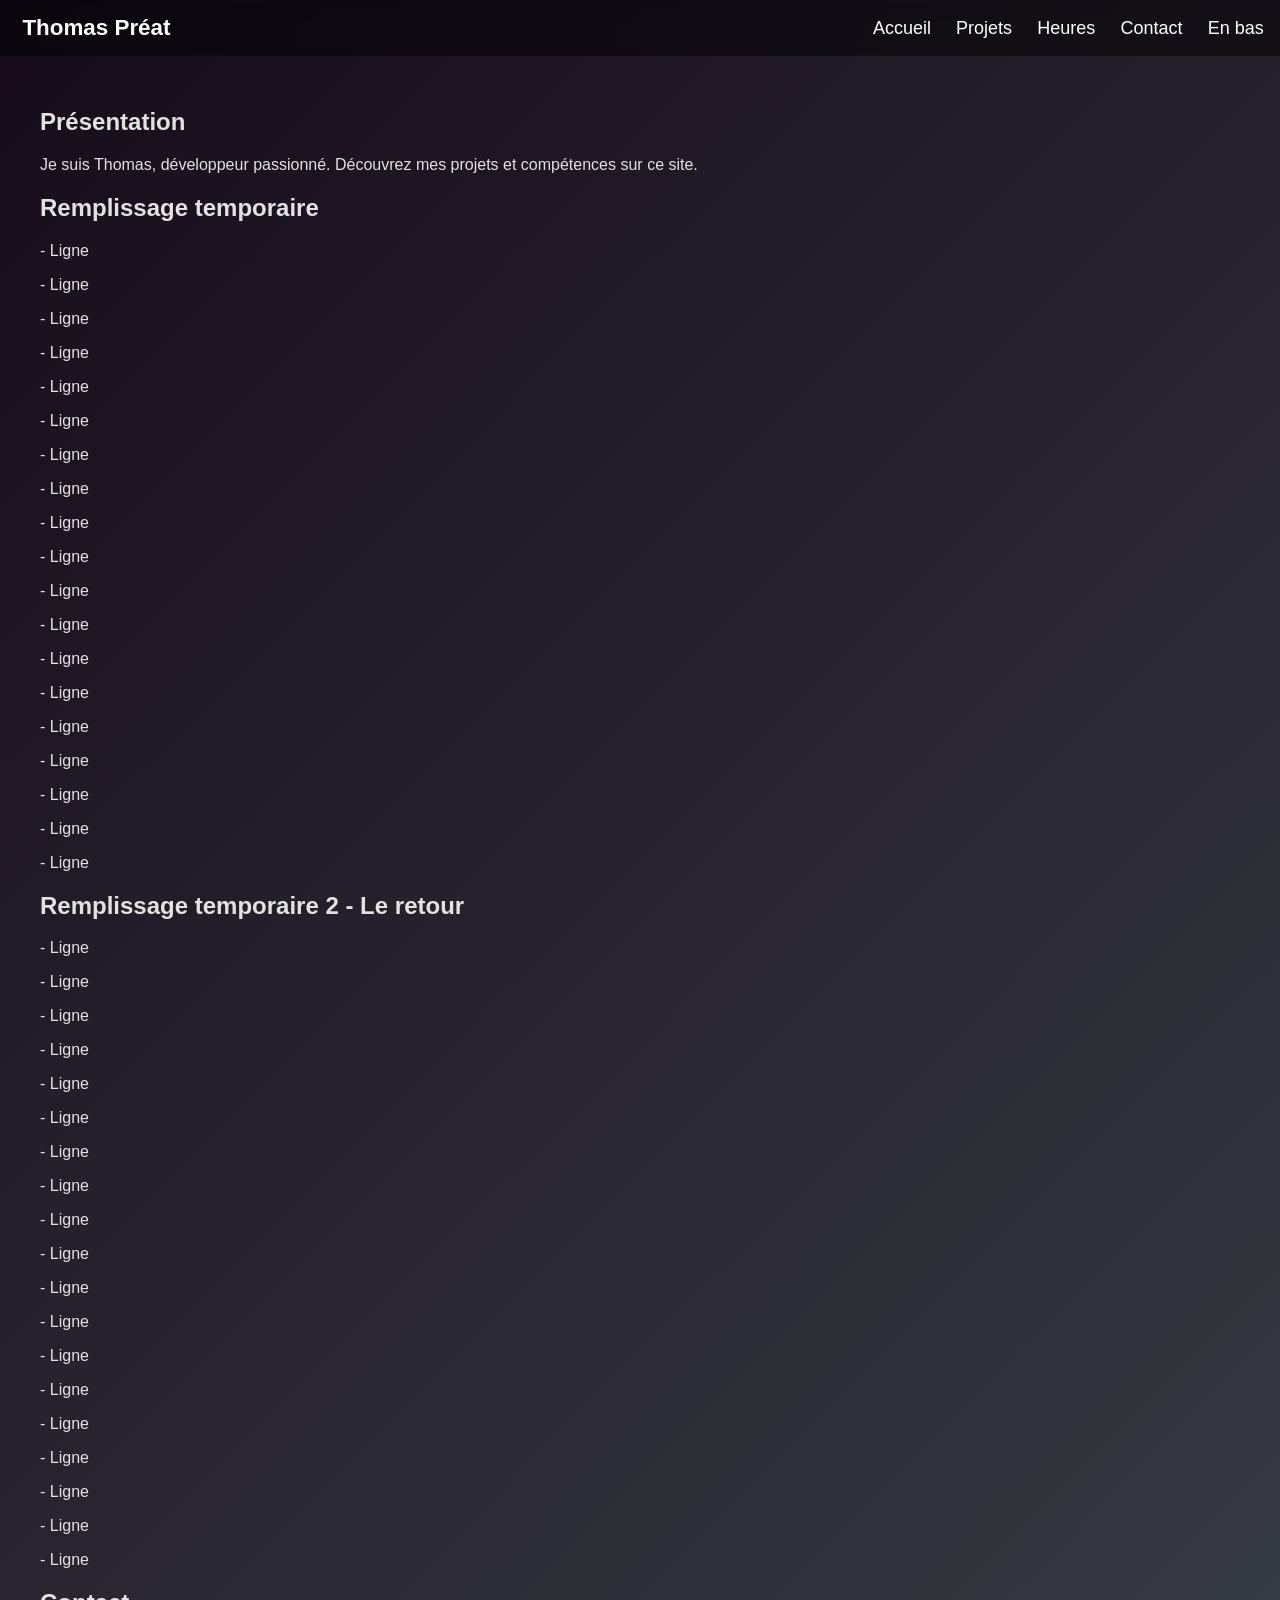
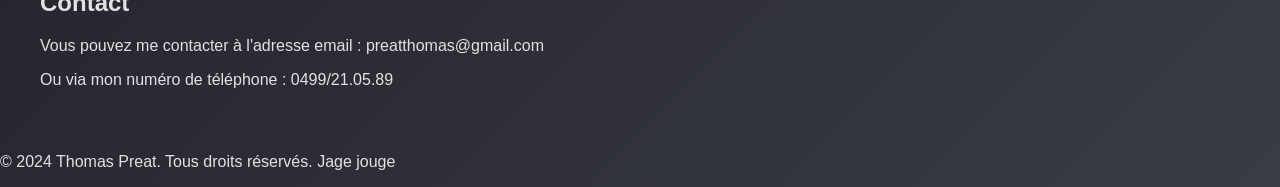
==== index.html @ e40598a0 "Initial commit" ====
<!DOCTYPE html>
<html lang="fr">
<head>
    <meta charset="UTF-8">
    <meta name="viewport" content="width=device-width, initial-scale=1.0">
    <title>Portfolio Thomas Préat - Accueil</title>
    <meta name="description" content="Bienvenue sur le portfolio de Thomas Préat, développeur passionné. Découvrez mes projets et compétences.">
    <meta name="author" content="Thomas Préat">

    <link rel="stylesheet" href="assets/css/main.css">
    

</head>
<body>
    <header class="header-banner">
        <h1 class="logo">Thomas Préat</h1>

        <button class="nav-toggle" aria-expanded="false" aria-controls="primary-nav" aria-label="Ouvrir le menu">
            <span class="bar"></span><span class="bar"></span><span class="bar"></span>
        </button>
        <nav id="primary-nav" class="nav-menu">
            <a href="#">Accueil</a>
            <a href="pages/projets/projets.html">Projets</a>
            <a href="pages/heures/heures.html">Heures</a>
            <a href="#contact">Contact</a>
            <a href="#remplissage2">En bas</a>

        </nav>
    </header>
    <main>
        <section>
            <h2>Présentation</h2>
            <p>Je suis Thomas, développeur passionné. Découvrez mes projets et compétences sur ce site.</p>
        </section>
        <section>
            <h2>Remplissage temporaire</h2>
            <p>- Ligne</p>
            <p>- Ligne</p>
            <p>- Ligne</p>
            <p>- Ligne</p>
            <p>- Ligne</p>
            <p>- Ligne</p>
            <p>- Ligne</p>
            <p>- Ligne</p>
            <p>- Ligne</p>
            <p>- Ligne</p>
            <p>- Ligne</p>
            <p>- Ligne</p>
            <p>- Ligne</p>
            <p>- Ligne</p>
            <p>- Ligne</p>
            <p>- Ligne</p>
            <p>- Ligne</p>
            <p>- Ligne</p>
            <p>- Ligne</p>
        </section>
        <section id ="remplissage2">

            <h2>Remplissage temporaire 2 - Le retour</h2>
            <p>- Ligne</p>
            <p>- Ligne</p>
            <p>- Ligne</p>
            <p>- Ligne</p>
            <p>- Ligne</p>
            <p>- Ligne</p>
            <p>- Ligne</p>
            <p>- Ligne</p>
            <p>- Ligne</p>
            <p>- Ligne</p>
            <p>- Ligne</p>
            <p>- Ligne</p>
            <p>- Ligne</p>
            <p>- Ligne</p>
            <p>- Ligne</p>
            <p>- Ligne</p>
            <p>- Ligne</p>
            <p>- Ligne</p>
            <p>- Ligne</p>
        </section>
        <section id="contact">
            <h2>Contact</h2>
            <p>Vous pouvez me contacter à l'adresse email : preatthomas@gmail.com</p>
            <p>Ou via mon numéro de téléphone : 0499/21.05.89</p>
        </section>
    </main>

    <footer>
        <p>&copy; 2024 Thomas Preat. Tous droits réservés. Jage jouge</p>
    </footer>

    <script src="assets/js/main.js"></script>
</body>
</html>
---- assets/css/main.css ----
@import url('base.css');
@import url('variables.css');
@import url('header.css');
@import url('responsive.css');
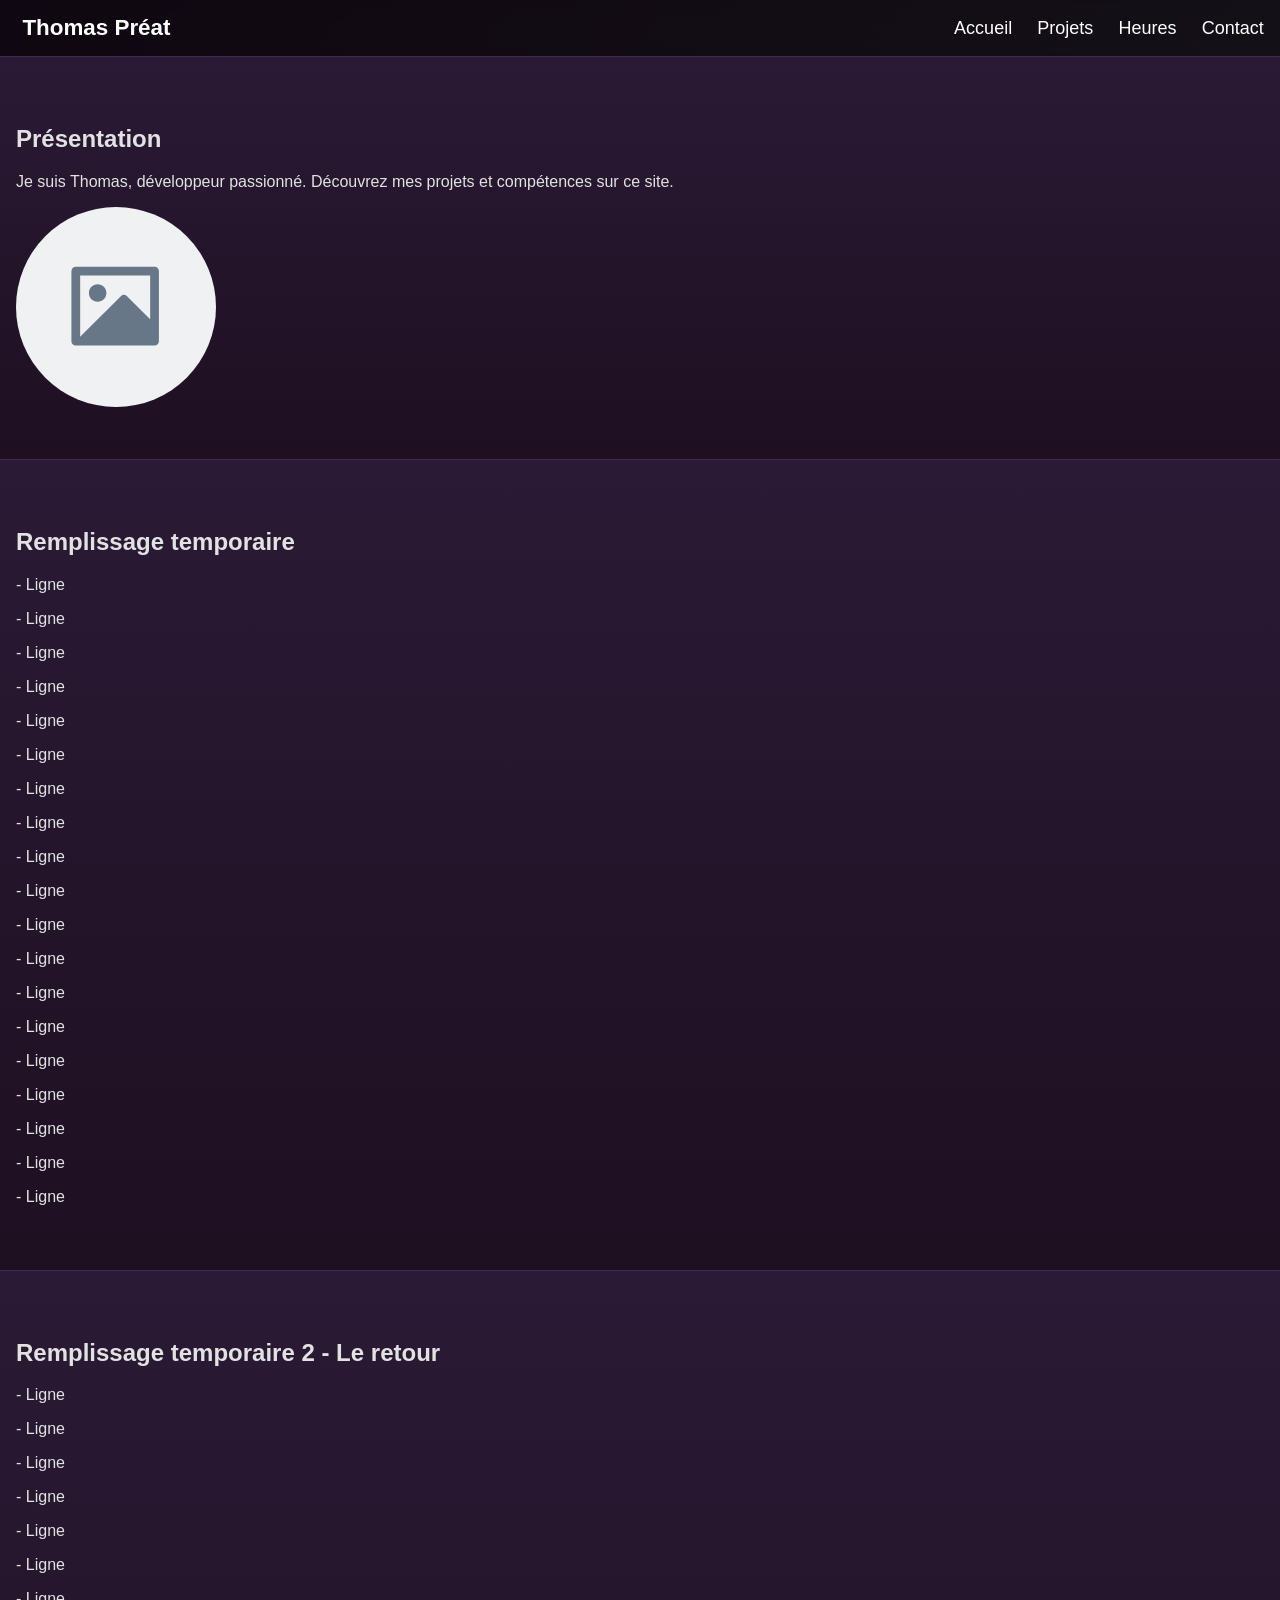
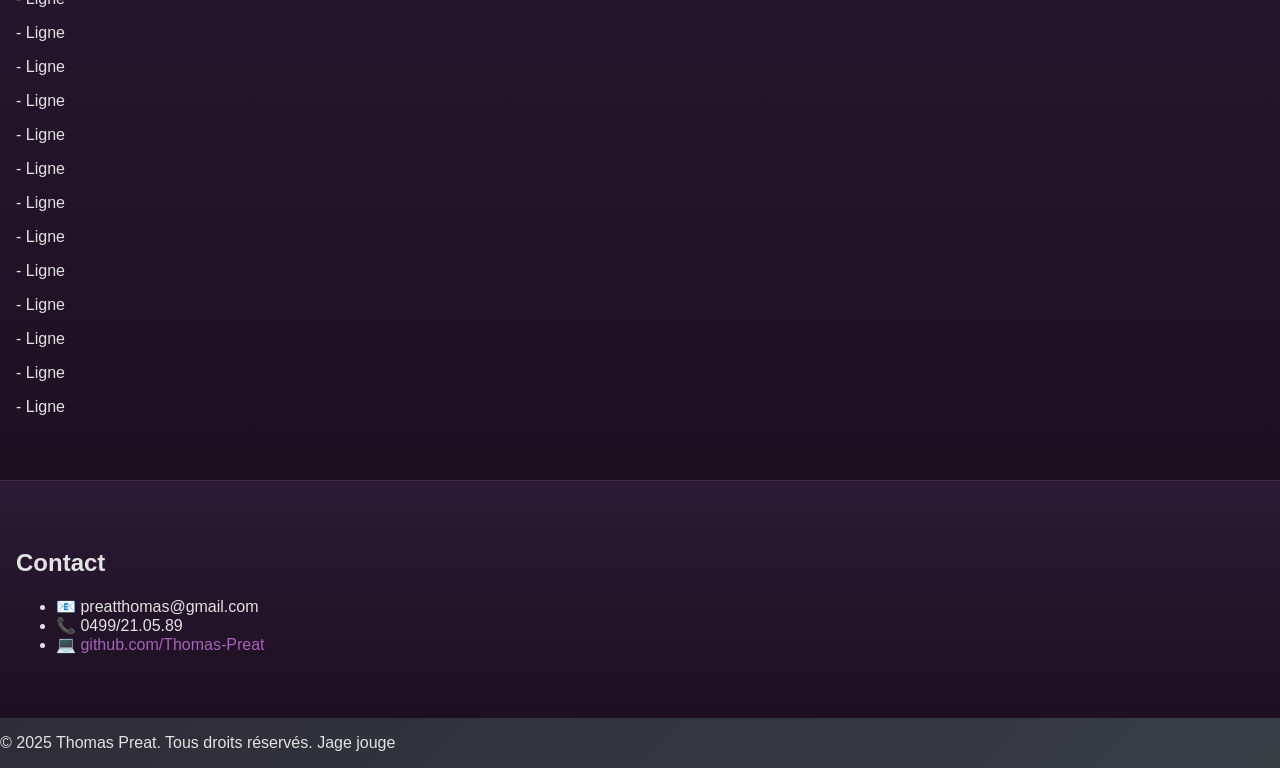
==== commit 44b6fbab: "changements json et tableau d'heures" ====
--- a/index.html
+++ b/index.html
@@ -19,18 +19,18 @@
             <span class="bar"></span><span class="bar"></span><span class="bar"></span>
         </button>
         <nav id="primary-nav" class="nav-menu">
-            <a href="#">Accueil</a>
+            <a href="#presentation">Accueil</a>
             <a href="pages/projets/projets.html">Projets</a>
             <a href="pages/heures/heures.html">Heures</a>
             <a href="#contact">Contact</a>
-            <a href="#remplissage2">En bas</a>
 
         </nav>
     </header>
     <main>
-        <section>
+        <section id="presentation">
             <h2>Présentation</h2>
             <p>Je suis Thomas, développeur passionné. Découvrez mes projets et compétences sur ce site.</p>
+            <img src="assets/images/placeholder.svg" alt="Placeholder" style="width:200px;height:auto;border-radius:50%;">
         </section>
         <section>
             <h2>Remplissage temporaire</h2>
@@ -54,6 +54,7 @@
             <p>- Ligne</p>
             <p>- Ligne</p>
         </section>
+
         <section id ="remplissage2">
 
             <h2>Remplissage temporaire 2 - Le retour</h2>
@@ -77,15 +78,20 @@
             <p>- Ligne</p>
             <p>- Ligne</p>
         </section>
+
         <section id="contact">
             <h2>Contact</h2>
-            <p>Vous pouvez me contacter à l'adresse email : preatthomas@gmail.com</p>
-            <p>Ou via mon numéro de téléphone : 0499/21.05.89</p>
+            <ul>
+                <li>📧 preatthomas@gmail.com</li>
+                <li>📞 0499/21.05.89</li>
+                <li><a href="github.com/Thomas-Preat">💻 github.com/Thomas-Preat</a></li>
+            </ul>
         </section>
+
     </main>
 
     <footer>
-        <p>&copy; 2024 Thomas Preat. Tous droits réservés. Jage jouge</p>
+        <p>&copy; 2025 Thomas Preat. Tous droits réservés. Jage jouge</p>
     </footer>
 
     <script src="assets/js/main.js"></script>
--- a/assets/css/main.css
+++ b/assets/css/main.css
@@ -1,4 +1,5 @@
 @import url('base.css');
 @import url('variables.css');
 @import url('header.css');
+@import url('heures.css');
 @import url('responsive.css');
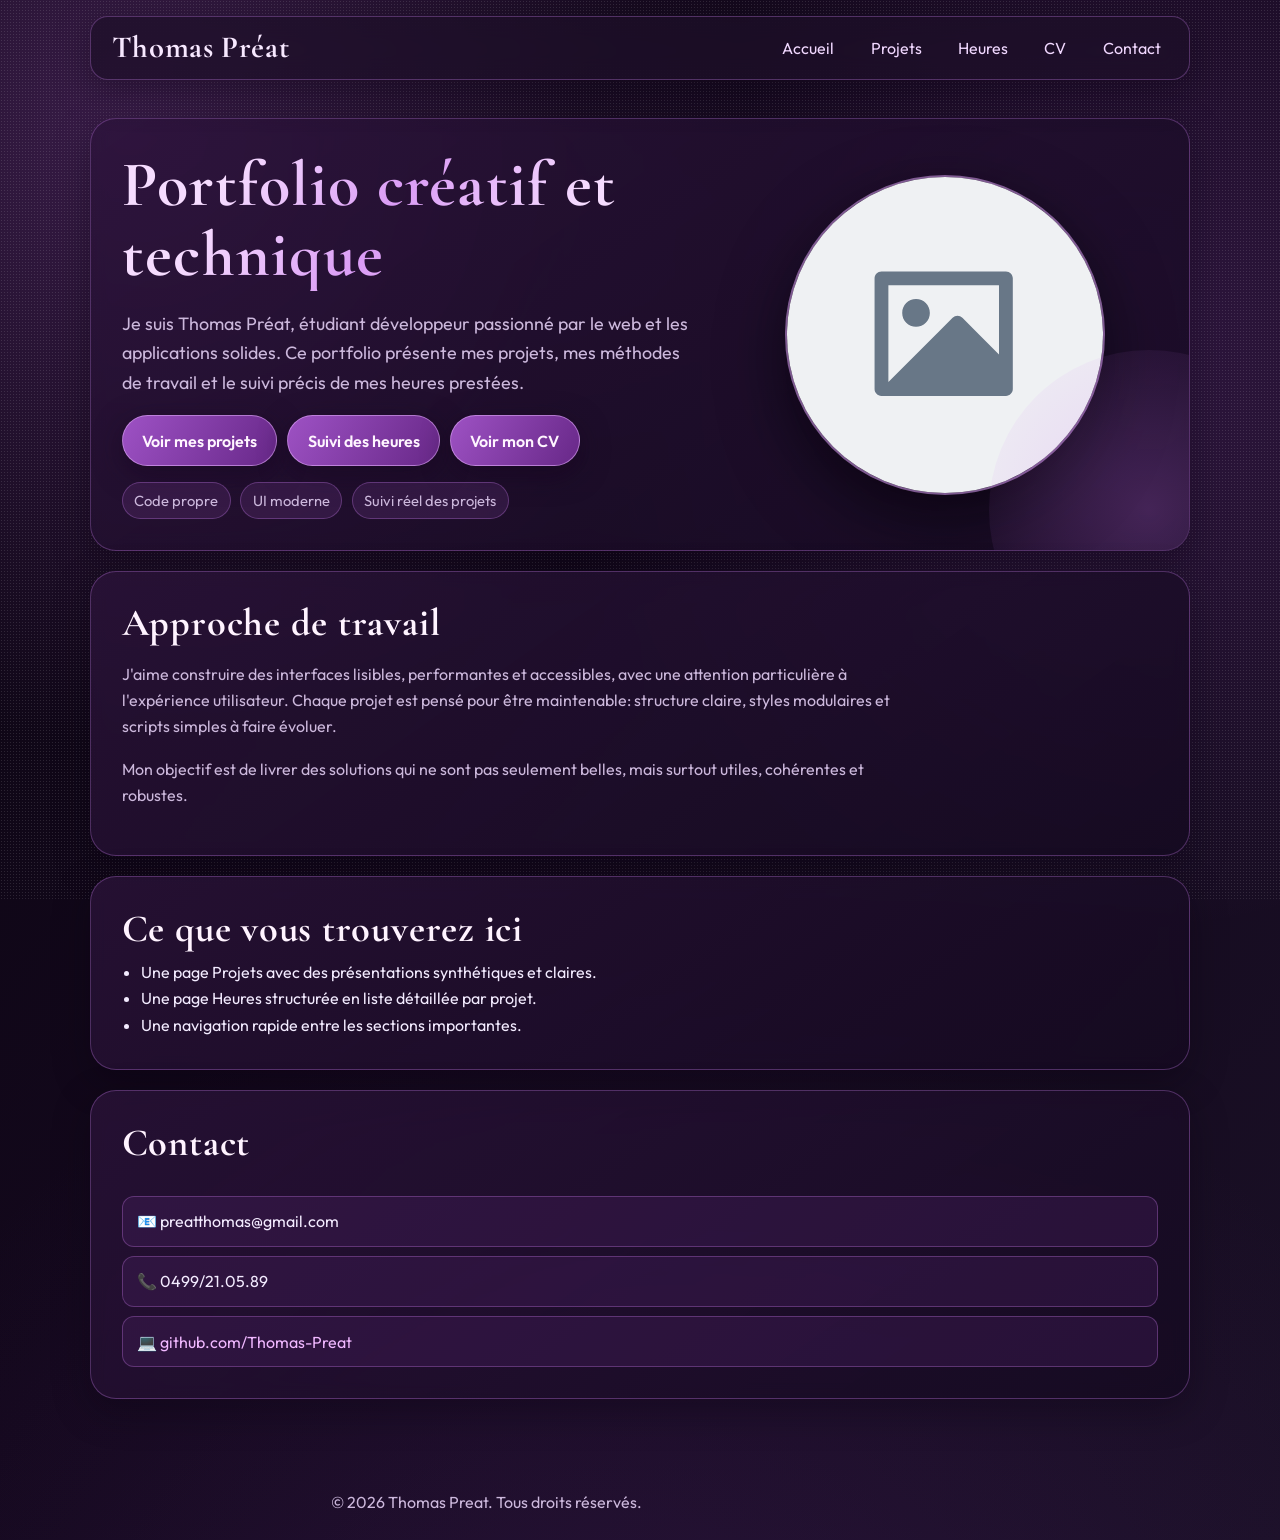
==== commit 7104f121: "Visuals overhaul + Added CV page" ====
--- a/index.html
+++ b/index.html
@@ -20,63 +20,47 @@
         </button>
         <nav id="primary-nav" class="nav-menu">
             <a href="#presentation">Accueil</a>
-            <a href="pages/projets/projets.html">Projets</a>
-            <a href="pages/heures/heures.html">Heures</a>
+            <a href="/projets">Projets</a>
+            <a href="/heures">Heures</a>
+            <a href="/cv">CV</a>
             <a href="#contact">Contact</a>
 
         </nav>
     </header>
     <main>
         <section id="presentation">
-            <h2>Présentation</h2>
-            <p>Je suis Thomas, développeur passionné. Découvrez mes projets et compétences sur ce site.</p>
-            <img src="assets/images/placeholder.svg" alt="Placeholder" style="width:200px;height:auto;border-radius:50%;">
-        </section>
-        <section>
-            <h2>Remplissage temporaire</h2>
-            <p>- Ligne</p>
-            <p>- Ligne</p>
-            <p>- Ligne</p>
-            <p>- Ligne</p>
-            <p>- Ligne</p>
-            <p>- Ligne</p>
-            <p>- Ligne</p>
-            <p>- Ligne</p>
-            <p>- Ligne</p>
-            <p>- Ligne</p>
-            <p>- Ligne</p>
-            <p>- Ligne</p>
-            <p>- Ligne</p>
-            <p>- Ligne</p>
-            <p>- Ligne</p>
-            <p>- Ligne</p>
-            <p>- Ligne</p>
-            <p>- Ligne</p>
-            <p>- Ligne</p>
+            <div class="hero-content">
+                <h2>Portfolio créatif et technique</h2>
+                <p>Je suis Thomas Préat, étudiant développeur passionné par le web et les applications solides. Ce portfolio présente mes projets, mes méthodes de travail et le suivi précis de mes heures prestées.</p>
+                <div class="hero-actions">
+                    <a class="btn" href="/projets">Voir mes projets</a>
+                    <a class="button-link" href="/heures">Suivi des heures</a>
+                    <a class="button-link" href="/cv">Voir mon CV</a>
+                </div>
+                <div class="hero-stats">
+                    <span class="hero-stat">Code propre</span>
+                    <span class="hero-stat">UI moderne</span>
+                    <span class="hero-stat">Suivi réel des projets</span>
+                </div>
+            </div>
+            <div class="hero-avatar">
+                <img src="assets/images/placeholder.svg" alt="Portrait de Thomas Préat">
+            </div>
         </section>
 
-        <section id ="remplissage2">
+        <section id="apropos">
+            <h2 class="block-title">Approche de travail</h2>
+            <p>J'aime construire des interfaces lisibles, performantes et accessibles, avec une attention particulière à l'expérience utilisateur. Chaque projet est pensé pour être maintenable: structure claire, styles modulaires et scripts simples à faire évoluer.</p>
+            <p>Mon objectif est de livrer des solutions qui ne sont pas seulement belles, mais surtout utiles, cohérentes et robustes.</p>
+        </section>
 
-            <h2>Remplissage temporaire 2 - Le retour</h2>
-            <p>- Ligne</p>
-            <p>- Ligne</p>
-            <p>- Ligne</p>
-            <p>- Ligne</p>
-            <p>- Ligne</p>
-            <p>- Ligne</p>
-            <p>- Ligne</p>
-            <p>- Ligne</p>
-            <p>- Ligne</p>
-            <p>- Ligne</p>
-            <p>- Ligne</p>
-            <p>- Ligne</p>
-            <p>- Ligne</p>
-            <p>- Ligne</p>
-            <p>- Ligne</p>
-            <p>- Ligne</p>
-            <p>- Ligne</p>
-            <p>- Ligne</p>
-            <p>- Ligne</p>
+        <section id="focus">
+            <h2 class="block-title">Ce que vous trouverez ici</h2>
+            <ul>
+                <li>Une page Projets avec des présentations synthétiques et claires.</li>
+                <li>Une page Heures structurée en liste détaillée par projet.</li>
+                <li>Une navigation rapide entre les sections importantes.</li>
+            </ul>
         </section>
 
         <section id="contact">
@@ -84,14 +68,14 @@
             <ul>
                 <li>📧 preatthomas@gmail.com</li>
                 <li>📞 0499/21.05.89</li>
-                <li><a href="github.com/Thomas-Preat">💻 github.com/Thomas-Preat</a></li>
+                <li><a href="https://github.com/Thomas-Preat">💻 github.com/Thomas-Preat</a></li>
             </ul>
         </section>
 
     </main>
 
     <footer>
-        <p>&copy; 2025 Thomas Preat. Tous droits réservés. Jage jouge</p>
+        <p>&copy; 2026 Thomas Preat. Tous droits réservés.</p>
     </footer>
 
     <script src="assets/js/main.js"></script>
--- a/assets/css/main.css
+++ b/assets/css/main.css
@@ -1,5 +1,165 @@
+@import url('variables.css');
 @import url('base.css');
-@import url('variables.css');
 @import url('header.css');
 @import url('heures.css');
-@import url('responsive.css');+@import url('cv.css');
+@import url('responsive.css');
+
+#presentation {
+	display: grid;
+	grid-template-columns: 1.15fr 0.85fr;
+	align-items: center;
+	gap: 1.1rem 2rem;
+	position: relative;
+	overflow: hidden;
+}
+
+#presentation::after {
+	content: '';
+	position: absolute;
+	width: 320px;
+	height: 320px;
+	border-radius: 50%;
+	right: -120px;
+	bottom: -120px;
+	background: radial-gradient(circle, rgba(203, 114, 242, 0.24), rgba(203, 114, 242, 0));
+	pointer-events: none;
+}
+
+.hero-content h2 {
+	margin-bottom: 0.7rem;
+	font-size: clamp(2.2rem, 5vw, 4.2rem);
+	background: linear-gradient(120deg, #f6dcff 18%, #da9cf5 46%, #f6dcff 75%);
+	-webkit-background-clip: text;
+	background-clip: text;
+	color: transparent;
+}
+
+.hero-content p {
+	font-size: clamp(1rem, 1.4vw, 1.18rem);
+	margin-bottom: 1.1rem;
+}
+
+.hero-actions {
+	display: flex;
+	flex-wrap: wrap;
+	gap: 0.65rem;
+}
+
+.hero-avatar {
+	justify-self: center;
+	position: relative;
+}
+
+.hero-avatar img {
+	width: min(320px, 78vw);
+	aspect-ratio: 1 / 1;
+	object-fit: cover;
+	border-radius: 50%;
+	border: 2px solid rgba(223, 168, 247, 0.5);
+	box-shadow: var(--shadow-strong);
+}
+
+.hero-stats {
+	display: flex;
+	gap: 0.6rem;
+	flex-wrap: wrap;
+	margin-top: 1rem;
+}
+
+.hero-stat {
+	display: inline-flex;
+	align-items: center;
+	gap: 0.3rem;
+	padding: 0.32rem 0.72rem;
+	border-radius: 999px;
+	border: 1px solid var(--border);
+	color: var(--text-soft);
+	background: rgba(175, 96, 214, 0.14);
+	font-size: 0.92rem;
+}
+
+.block-title {
+	margin-bottom: 0.55rem;
+}
+
+.projets-list {
+	display: grid;
+	grid-template-columns: repeat(auto-fit, minmax(250px, 1fr));
+	gap: 1rem;
+}
+
+.projet {
+	display: flex;
+	flex-direction: column;
+	gap: 0.5rem;
+	padding: 1.2rem;
+	border-radius: var(--radius-md);
+	border: 1px solid rgba(209, 140, 240, 0.36);
+	background: linear-gradient(150deg, rgba(68, 31, 90, 0.62), rgba(26, 13, 37, 0.8));
+	box-shadow: 0 14px 34px rgba(10, 2, 16, 0.4);
+	transition: transform var(--speed) ease, border-color var(--speed) ease, box-shadow var(--speed) ease;
+}
+
+.projet:hover {
+	transform: translateY(-4px);
+	border-color: rgba(236, 182, 255, 0.62);
+	box-shadow: 0 22px 44px rgba(12, 1, 20, 0.56);
+}
+
+.projet h2 {
+	font-size: 1.7rem;
+	margin-bottom: 0;
+}
+
+.projet p {
+	margin: 0;
+}
+
+.projet a {
+	margin-top: 0.4rem;
+	width: fit-content;
+}
+
+#contact ul {
+	list-style: none;
+	padding-left: 0;
+	display: grid;
+	gap: 0.6rem;
+}
+
+#contact li {
+	padding: 0.7rem 0.9rem;
+	border-radius: var(--radius-sm);
+	border: 1px solid rgba(196, 122, 231, 0.33);
+	background: rgba(74, 34, 97, 0.34);
+}
+
+footer {
+	width: min(1100px, calc(100% - 2rem));
+	margin: 0 auto 1.5rem;
+	color: var(--text-muted);
+	text-align: center;
+}
+
+.reveal {
+	opacity: 0;
+	transform: translateY(18px);
+	transition: opacity 580ms ease, transform 580ms ease;
+}
+
+.reveal.is-visible {
+	opacity: 1;
+	transform: translateY(0);
+}
+
+@media (max-width: 860px) {
+	#presentation {
+		grid-template-columns: 1fr;
+	}
+
+	.hero-avatar {
+		order: -1;
+		margin-bottom: 0.4rem;
+	}
+}
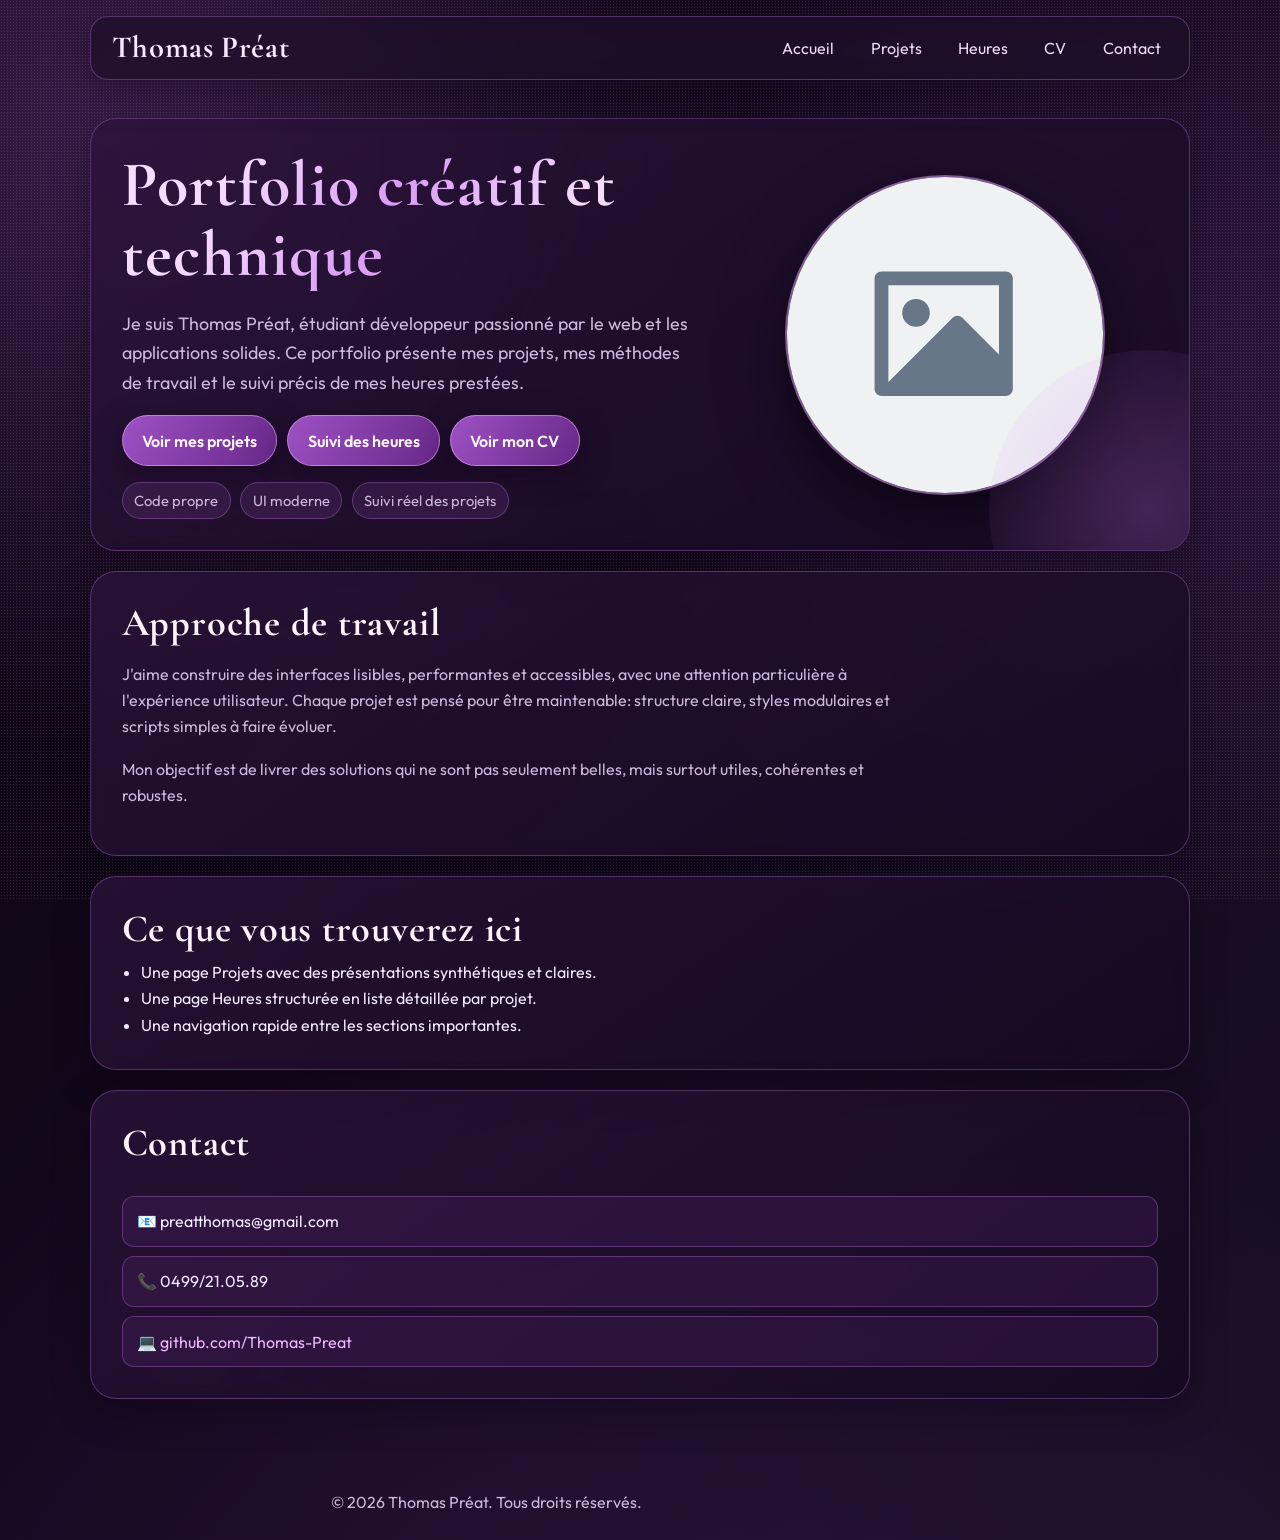
==== commit bd9da355: "a" ====
--- a/index.html
+++ b/index.html
@@ -75,7 +75,7 @@
     </main>
 
     <footer>
-        <p>&copy; 2026 Thomas Preat. Tous droits réservés.</p>
+        <p>&copy; 2026 Thomas Préat. Tous droits réservés.</p>
     </footer>
 
     <script src="assets/js/main.js"></script>
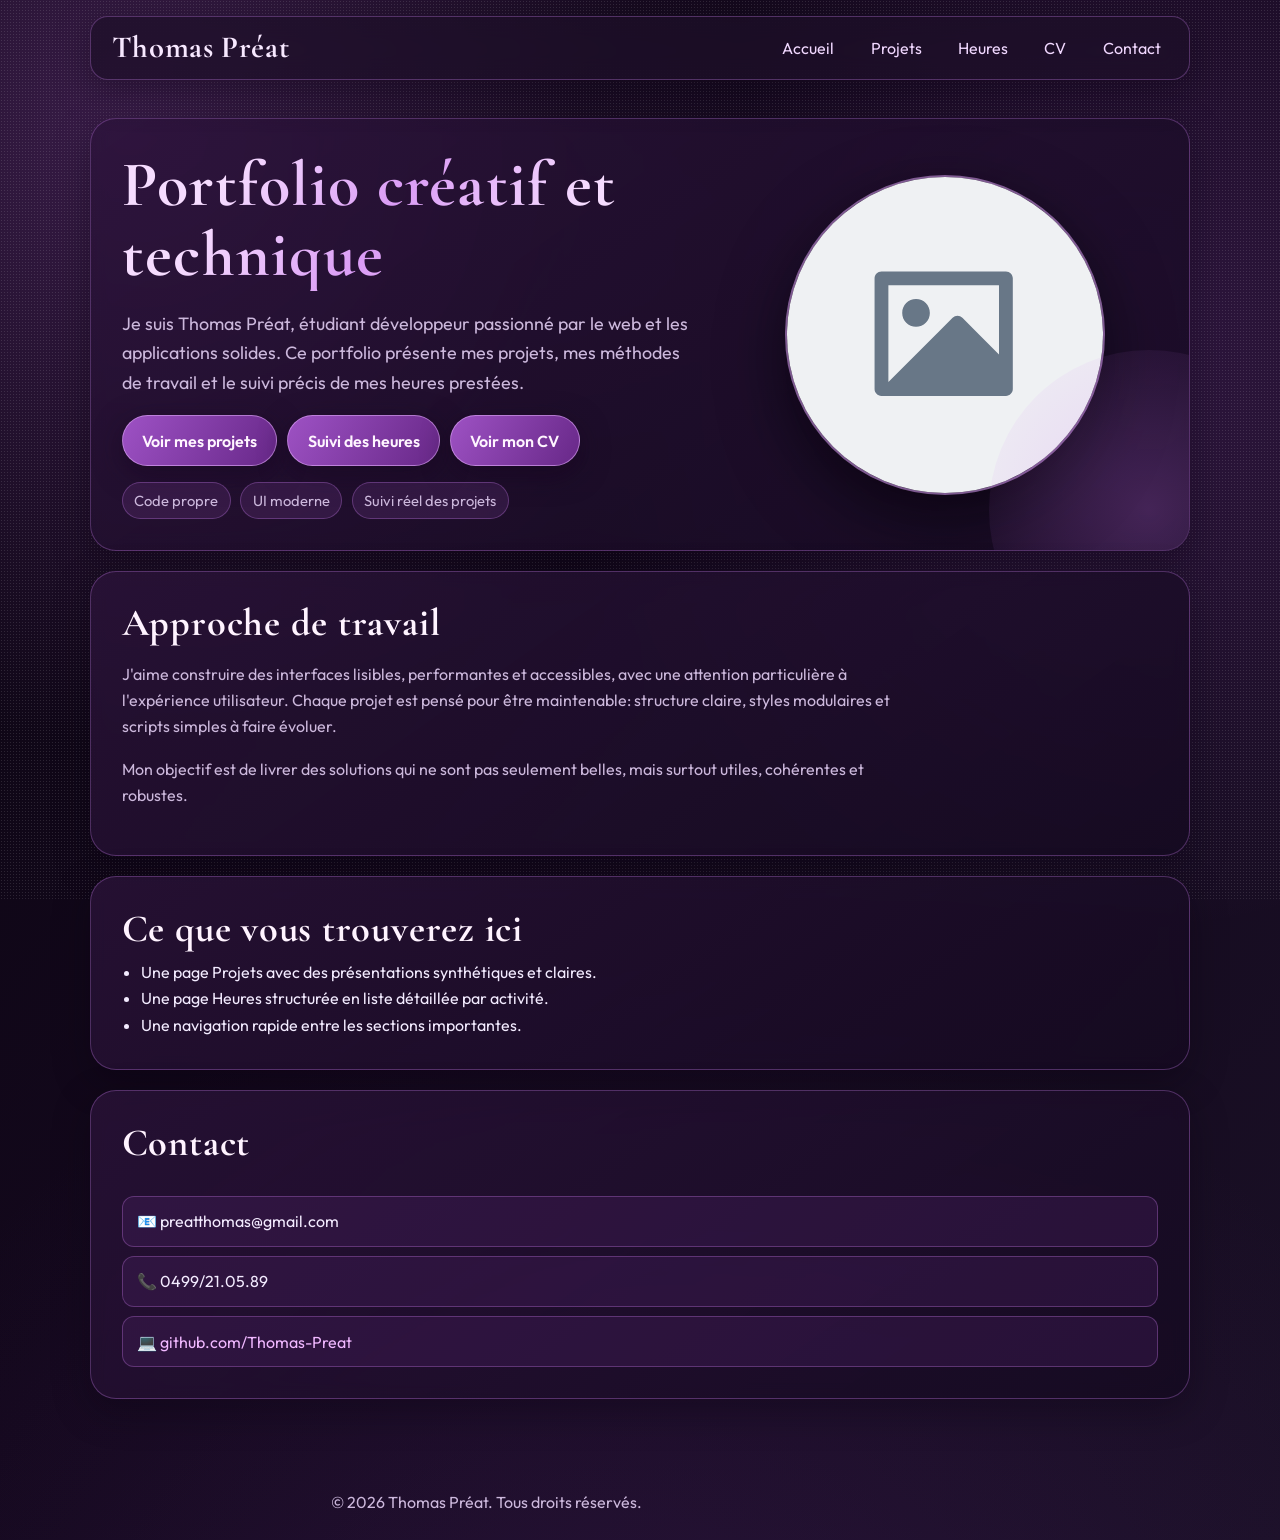
==== commit 8d39ca38: "Le grand ajout de contenu" ====
--- a/index.html
+++ b/index.html
@@ -58,7 +58,7 @@
             <h2 class="block-title">Ce que vous trouverez ici</h2>
             <ul>
                 <li>Une page Projets avec des présentations synthétiques et claires.</li>
-                <li>Une page Heures structurée en liste détaillée par projet.</li>
+                <li>Une page Heures structurée en liste détaillée par activité.</li>
                 <li>Une navigation rapide entre les sections importantes.</li>
             </ul>
         </section>
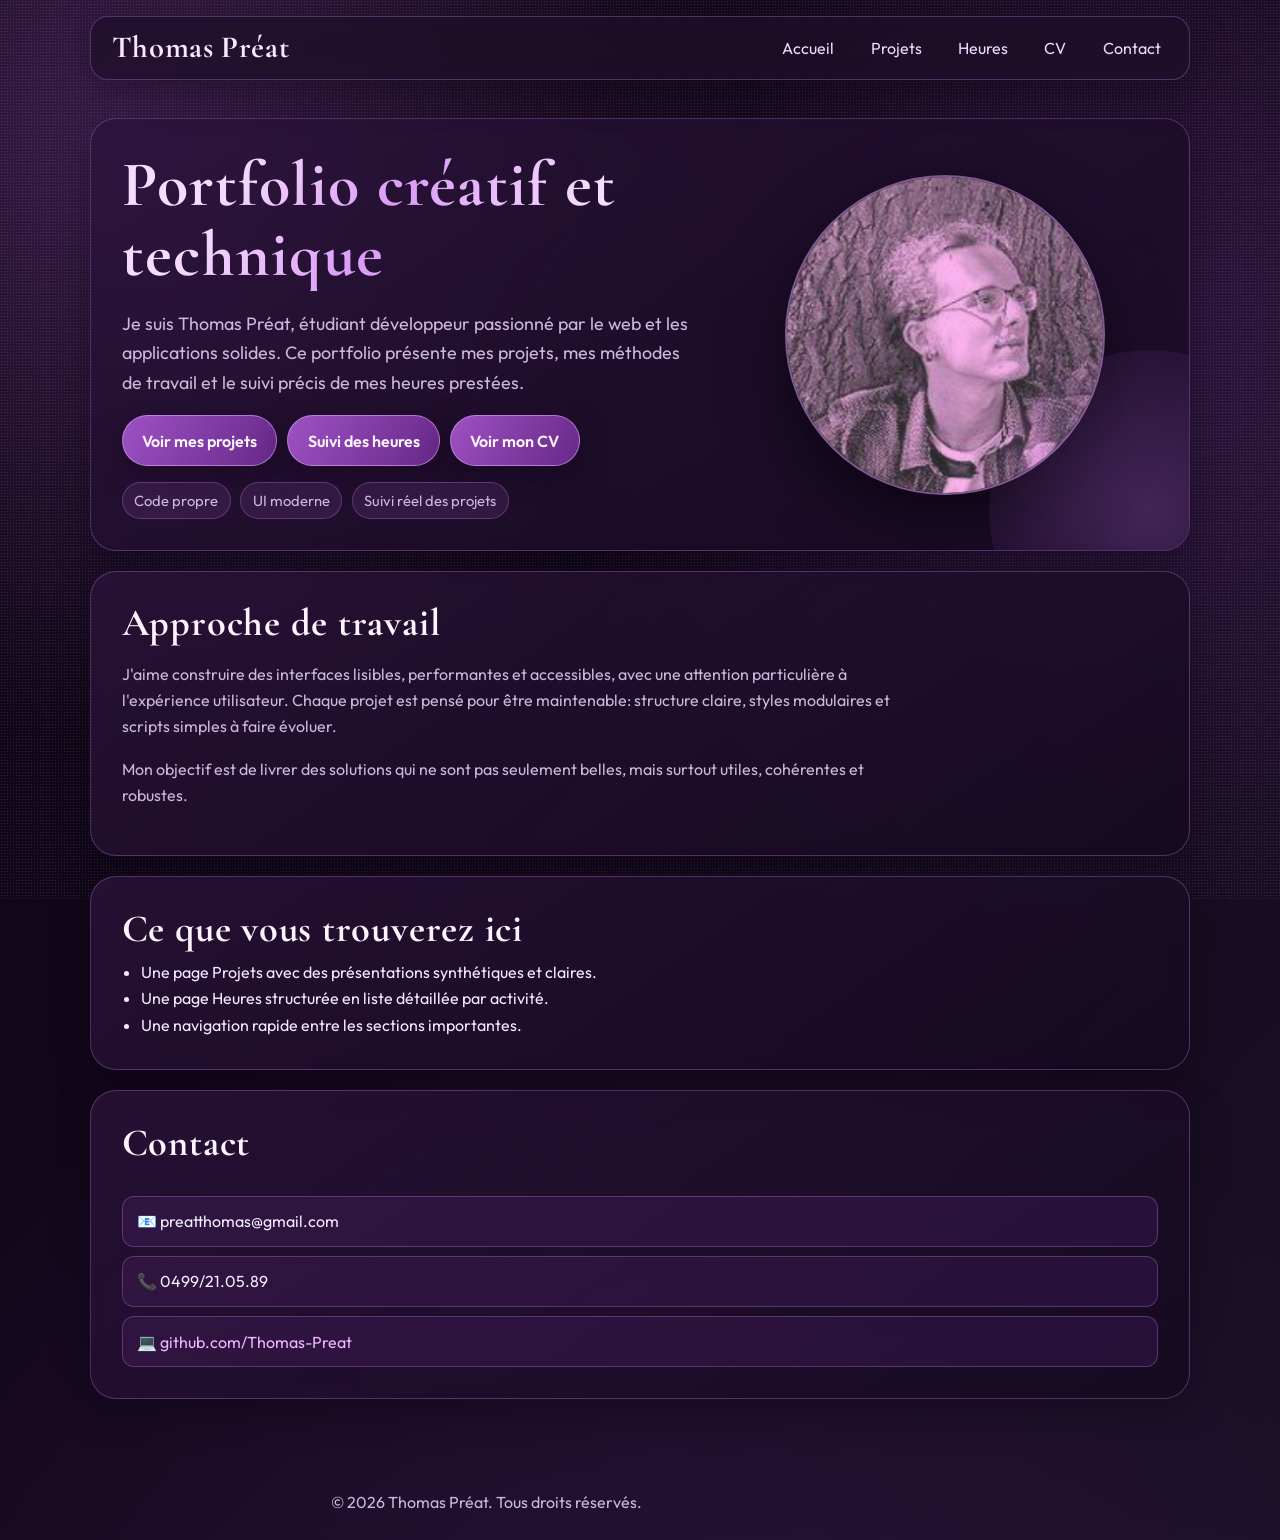
==== commit 70e1677b: "Ajout photo profil (elle est vieille sorry)" ====
--- a/index.html
+++ b/index.html
@@ -44,7 +44,7 @@
                 </div>
             </div>
             <div class="hero-avatar">
-                <img src="assets/images/placeholder.svg" alt="Portrait de Thomas Préat">
+                <img src="assets/images/photoprofil.png" alt="Portrait de Thomas Préat">
             </div>
         </section>
 
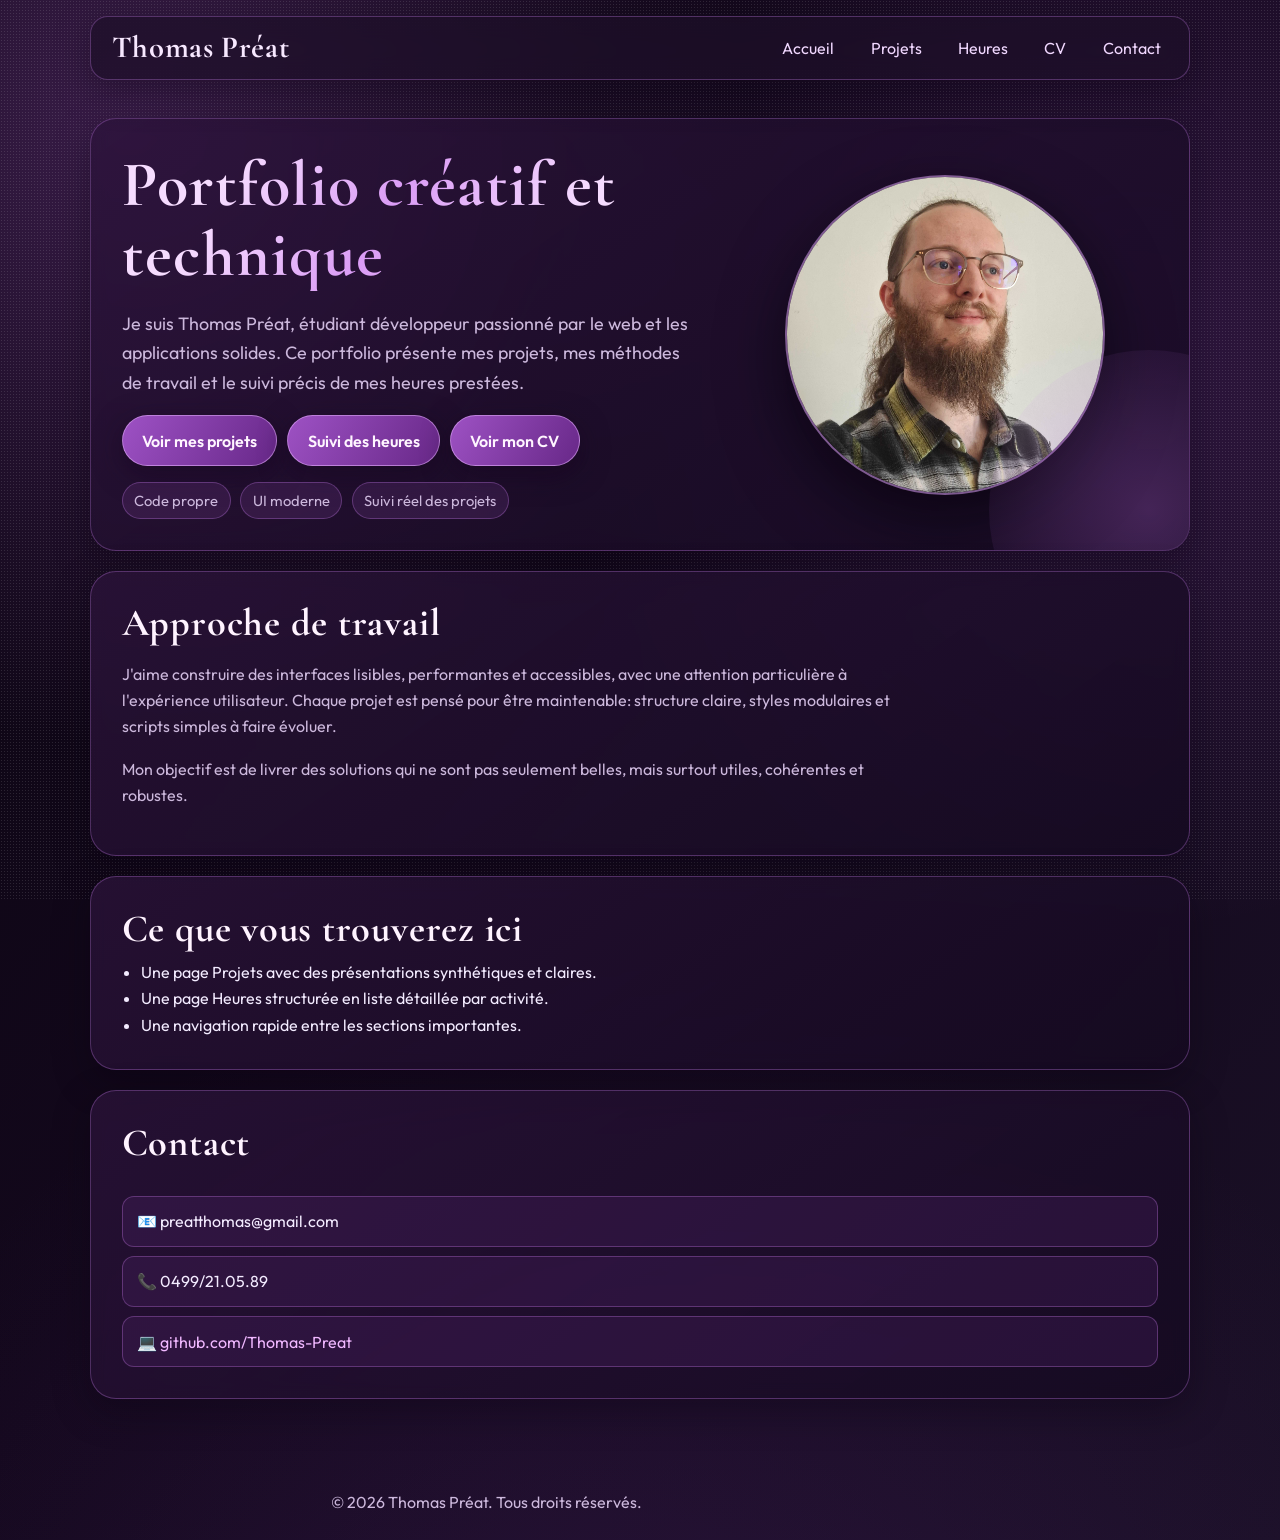
==== commit b57526cd: "Update index.html" ====
--- a/index.html
+++ b/index.html
@@ -44,7 +44,7 @@
                 </div>
             </div>
             <div class="hero-avatar">
-                <img src="assets/images/photoprofil.png" alt="Portrait de Thomas Préat">
+                <img src="assets/images/pfp.jpg" alt="Portrait de Thomas Préat">
             </div>
         </section>
 
@@ -80,4 +80,4 @@
 
     <script src="assets/js/main.js"></script>
 </body>
-</html>+</html>
